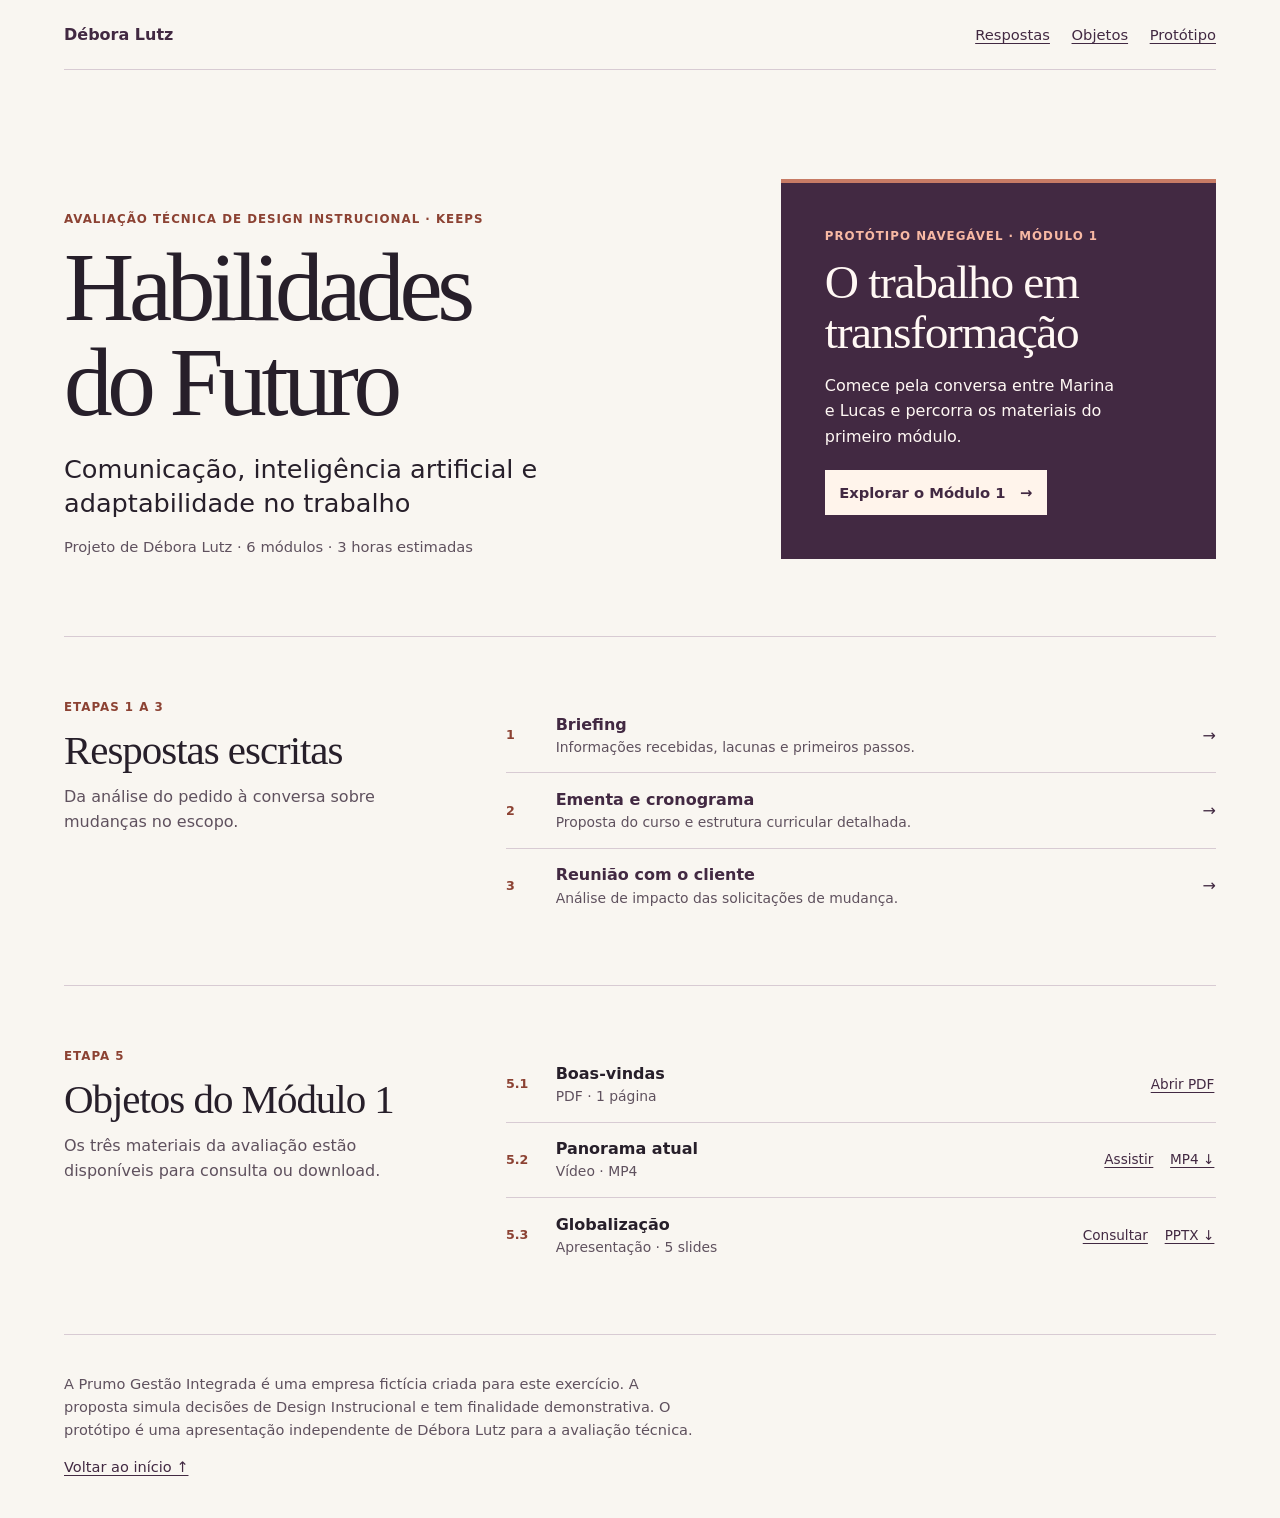
==== site/index.html @ e5c69afe "Atualiza PDF de Boas-vindas para o percurso de seis módulos" ====
<!doctype html>
<html lang="pt-BR">
<head>
  <meta charset="utf-8">
  <meta name="viewport" content="width=device-width, initial-scale=1">
  <meta name="description" content="Apresentação de Débora Lutz para a avaliação técnica de Design Instrucional da Keeps.">
  <title>Habilidades do Futuro | Entrega de Débora Lutz</title>
  <link rel="stylesheet" href="./assets/entrega.css">
</head>
<body>
  <a class="skip-link" href="#conteudo">Ir para o conteúdo</a>
  <header class="top inner">
    <a class="signature" href="./">Débora Lutz</a>
    <nav aria-label="Conteúdo da entrega">
      <a href="#respostas">Respostas</a>
      <a href="#objetos">Objetos</a>
      <a href="./curso/">Protótipo</a>
    </nav>
  </header>
  <main id="conteudo" tabindex="-1">
    <section class="hero inner" aria-labelledby="titulo">
      <div class="hero-copy">
        <p class="eyebrow">Avaliação técnica de Design Instrucional · Keeps</p>
        <h1 id="titulo">Habilidades<br>do Futuro</h1>
        <p class="subtitle">Comunicação, inteligência artificial e adaptabilidade no trabalho</p>
        <p class="byline">Projeto de Débora Lutz <span aria-hidden="true">·</span> 6 módulos · 3 horas estimadas</p>
      </div>
      <div class="feature">
        <p class="eyebrow">Protótipo navegável · Módulo 1</p>
        <h2>O trabalho em transformação</h2>
        <p>Comece pela conversa entre Marina e Lucas e percorra os materiais do primeiro módulo.</p>
        <a class="action" href="./curso/">Explorar o Módulo 1 <span aria-hidden="true">→</span></a>
      </div>
    </section>

    <section id="respostas" class="collection inner" aria-labelledby="titulo-respostas">
      <div>
        <p class="eyebrow">Etapas 1 a 3</p>
        <h2 id="titulo-respostas">Respostas escritas</h2>
        <p>Da análise do pedido à conversa sobre mudanças no escopo.</p>
      </div>
      <ol class="entries">
        <li><a href="./respostas/briefing/"><span class="item-number">1</span><span><strong>Briefing</strong><small>Informações recebidas, lacunas e primeiros passos.</small></span><span aria-hidden="true">→</span></a></li>
        <li><a href="./respostas/ementa/"><span class="item-number">2</span><span><strong>Ementa e cronograma</strong><small>Proposta do curso e estrutura curricular detalhada.</small></span><span aria-hidden="true">→</span></a></li>
        <li><a href="./respostas/reuniao/"><span class="item-number">3</span><span><strong>Reunião com o cliente</strong><small>Análise de impacto das solicitações de mudança.</small></span><span aria-hidden="true">→</span></a></li>
      </ol>
    </section>

    <section id="objetos" class="collection inner" aria-labelledby="titulo-objetos">
      <div>
        <p class="eyebrow">Etapa 5</p>
        <h2 id="titulo-objetos">Objetos do Módulo 1</h2>
        <p>Os três materiais da avaliação estão disponíveis para consulta ou download.</p>
      </div>
      <ul class="entries objects">
        <li>
          <div class="object-row"><span class="item-number">5.1</span><span><strong>Boas-vindas</strong><small>PDF · 1 página</small></span><a href="./midia/05.1-boas-vindas-habilidades-do-futuro.pdf" aria-label="Abrir Boas-vindas (PDF)">Abrir PDF</a></div>
        </li>
        <li><div class="object-row"><span class="item-number">5.2</span><span><strong>Panorama atual</strong><small>Vídeo · MP4</small></span><a href="./curso/panorama/" aria-label="Assistir ao vídeo Panorama atual">Assistir</a><a href="./midia/05.2-video-panorama-atual.mp4" download aria-label="Baixar Panorama atual (MP4)">MP4 ↓</a></div></li>
        <li><div class="object-row"><span class="item-number">5.3</span><span><strong>Globalização</strong><small>Apresentação · 5 slides</small></span><a href="./curso/globalizacao/" aria-label="Consultar a apresentação Globalização">Consultar</a><a href="./midia/05.3-globalizacao-habilidades-do-futuro.pptx" download aria-label="Baixar Globalização (PPTX)">PPTX ↓</a></div></li>
      </ul>
    </section>
  </main>
  <footer class="inner footer" id="contexto">
    <p>A Prumo Gestão Integrada é uma empresa fictícia criada para este exercício. A proposta simula decisões de Design Instrucional e tem finalidade demonstrativa. O protótipo é uma apresentação independente de Débora Lutz para a avaliação técnica.</p>
    <a href="#conteudo">Voltar ao início ↑</a>
  </footer>
</body>
</html>
---- site/assets/entrega.css ----
:root {
  color-scheme: light;
  --paper: #f9f6f1;
  --ink: #271f2a;
  --muted: #5f515e;
  --plum: #422942;
  --accent: #8c4233;
  --line: #d8cbd3;
  font: 100%/1.58 system-ui, sans-serif;
  color: var(--ink);
  background: var(--paper);
}

*, *::before, *::after { box-sizing: border-box; }
body { margin: 0; }
a { color: var(--plum); text-underline-offset: .2em; }
a:hover { text-decoration-thickness: .13em; }
:focus-visible { outline: 3px solid #82501e; outline-offset: 4px; }
main:focus { outline: none; }
.skip-link { position: absolute; left: 1rem; top: .75rem; padding: .6rem 1rem; background: white; z-index: 2; }
.skip-link:not(:focus) { clip-path: inset(50%); }
.inner { width: min(calc(100% - 2 * clamp(1.2rem, 5vw, 5rem)), 72rem); margin-inline: auto; }
.top { display: flex; flex-wrap: wrap; justify-content: space-between; align-items: center; gap: .5rem 1.5rem; border-bottom: 1px solid var(--line); padding-block: 1.05rem; }
.top nav { display: flex; flex-wrap: wrap; gap: .25rem 1.35rem; }
.top a { display: inline-block; padding-block: .32rem; }
.top .signature { font-weight: 750; text-decoration: none; }
.top nav a { font-size: .92rem; }

.hero { display: grid; grid-template-columns: minmax(0, 1.5fr) minmax(0, 1fr); align-items: end; gap: clamp(1.75rem, 5vw, 5rem); padding-block: clamp(3.1rem, 8.5vw, 7.4rem) clamp(2.5rem, 6vw, 5.2rem); }
.eyebrow { margin: 0 0 .7rem; color: var(--accent); font-size: .74rem; font-weight: 750; letter-spacing: .085em; text-transform: uppercase; }
.hero h1, .hero h2, .collection h2, .reading h1, .reading h2 { font-family: Georgia, serif; font-weight: 500; }
.hero h1 { margin: 0; font-size: clamp(2.8rem, 7.6vw, 7rem); line-height: .98; letter-spacing: -.055em; }
.subtitle { font-size: clamp(1.15rem, 2vw, 1.6rem); line-height: 1.36; max-width: 30rem; margin: 1.3rem 0 .9rem; }
.byline { margin: 0; color: var(--muted); font-size: .92rem; }
.feature { border-top: 4px solid #c77b65; background: var(--plum); color: #fff8f4; padding: clamp(1.35rem, 3.5vw, 2.75rem); }
.feature .eyebrow { color: #f8b9a4; }
.feature h2 { font-size: clamp(1.85rem, 3.7vw, 3.1rem); line-height: 1.06; margin: .7rem 0; letter-spacing: -.028em; }
.feature p:not(.eyebrow) { max-width: 29ch; }
.feature :focus-visible { outline-color: #ffc5a8; }
.action { display: inline-flex; align-items: center; gap: .9rem; color: var(--plum); background: #fff4eb; padding: .68rem .9rem; font-size: .92rem; font-weight: 720; margin-top: .3rem; text-decoration: none; }
.action:hover { text-decoration: underline; }

.collection { display: grid; grid-template-columns: minmax(0, .82fr) minmax(0, 1.54fr); gap: .6rem clamp(1.5rem, 5vw, 5rem); border-top: 1px solid var(--line); padding-block: clamp(1.7rem, 4.8vw, 3.9rem); }
.collection h2 { font-size: clamp(1.8rem, 3.2vw, 2.75rem); line-height: 1.09; margin: 0; letter-spacing: -.025em; }
.collection > div p:not(.eyebrow) { margin: .7rem 0; max-width: 32ch; color: var(--muted); }
.entries { list-style: none; margin: 0; padding: 0; }
.entries li + li { border-top: 1px solid var(--line); }
.entries li > a, .object-row { display: grid; grid-template-columns: 2.25rem minmax(0, 1fr); grid-auto-flow: column; grid-auto-columns: auto; align-items: center; gap: .35rem .85rem; padding-block: .85rem; }
.entries li > a { text-decoration: none; }
.entries li > a:hover strong { text-decoration: underline; }
.entries strong, .entries small { display: block; }
.entries small { color: var(--muted); font-size: .87rem; }
.item-number { font-size: .79rem; color: var(--accent); font-weight: 750; }
.object-row a { font-size: .85rem; padding: .3rem .1rem; white-space: nowrap; }
.footer { padding-block: 1.4rem 2.5rem; border-top: 1px solid var(--line); color: var(--muted); font-size: .91rem; }
.footer p { max-width: 69ch; }

.reading { max-width: 52rem; padding-block: 2.5rem 3.75rem; overflow-wrap: anywhere; }
.reading h1 { font-size: clamp(2.2rem, 5.2vw, 4.45rem); line-height: 1.04; margin: .75rem 0 1.4rem; letter-spacing: -.035em; }
.reading h2 { font-size: clamp(1.58rem, 3vw, 2.25rem); line-height: 1.17; margin: 2.2rem 0 .8rem; }
.reading h3, .reading h4 { line-height: 1.23; margin: 1.55rem 0 .65rem; }
.reading li + li { margin-top: .4rem; }
.reading table { width: 100%; border-collapse: collapse; }
.reading td, .reading th { padding: .5rem; border: 1px solid var(--line); text-align: left; }
.reading hr { margin-block: 2rem; border: 0; border-top: 1px solid var(--line); }
.reading .document-nav { padding: 1rem 1.15rem; border: 1px solid var(--line); }
.reading .document-nav ul { margin: 0; padding-left: 1.3rem; }

@media (max-width: 46rem) {
  .hero, .collection { grid-template-columns: minmax(0, 1fr); }
  .hero { align-items: start; }
  .feature p:not(.eyebrow) { max-width: 43ch; }
}
@media (max-width: 28rem) {
  .object-row { grid-template-columns: 2rem minmax(0, 1fr) auto; grid-auto-flow: row; grid-template-rows: auto auto; }
  .object-row .item-number { grid-row: span 2; align-self: start; padding-top: .2rem; }
  .object-row > span:nth-child(2) { grid-column: 2 / -1; }
  .object-row a { justify-self: start; }
}
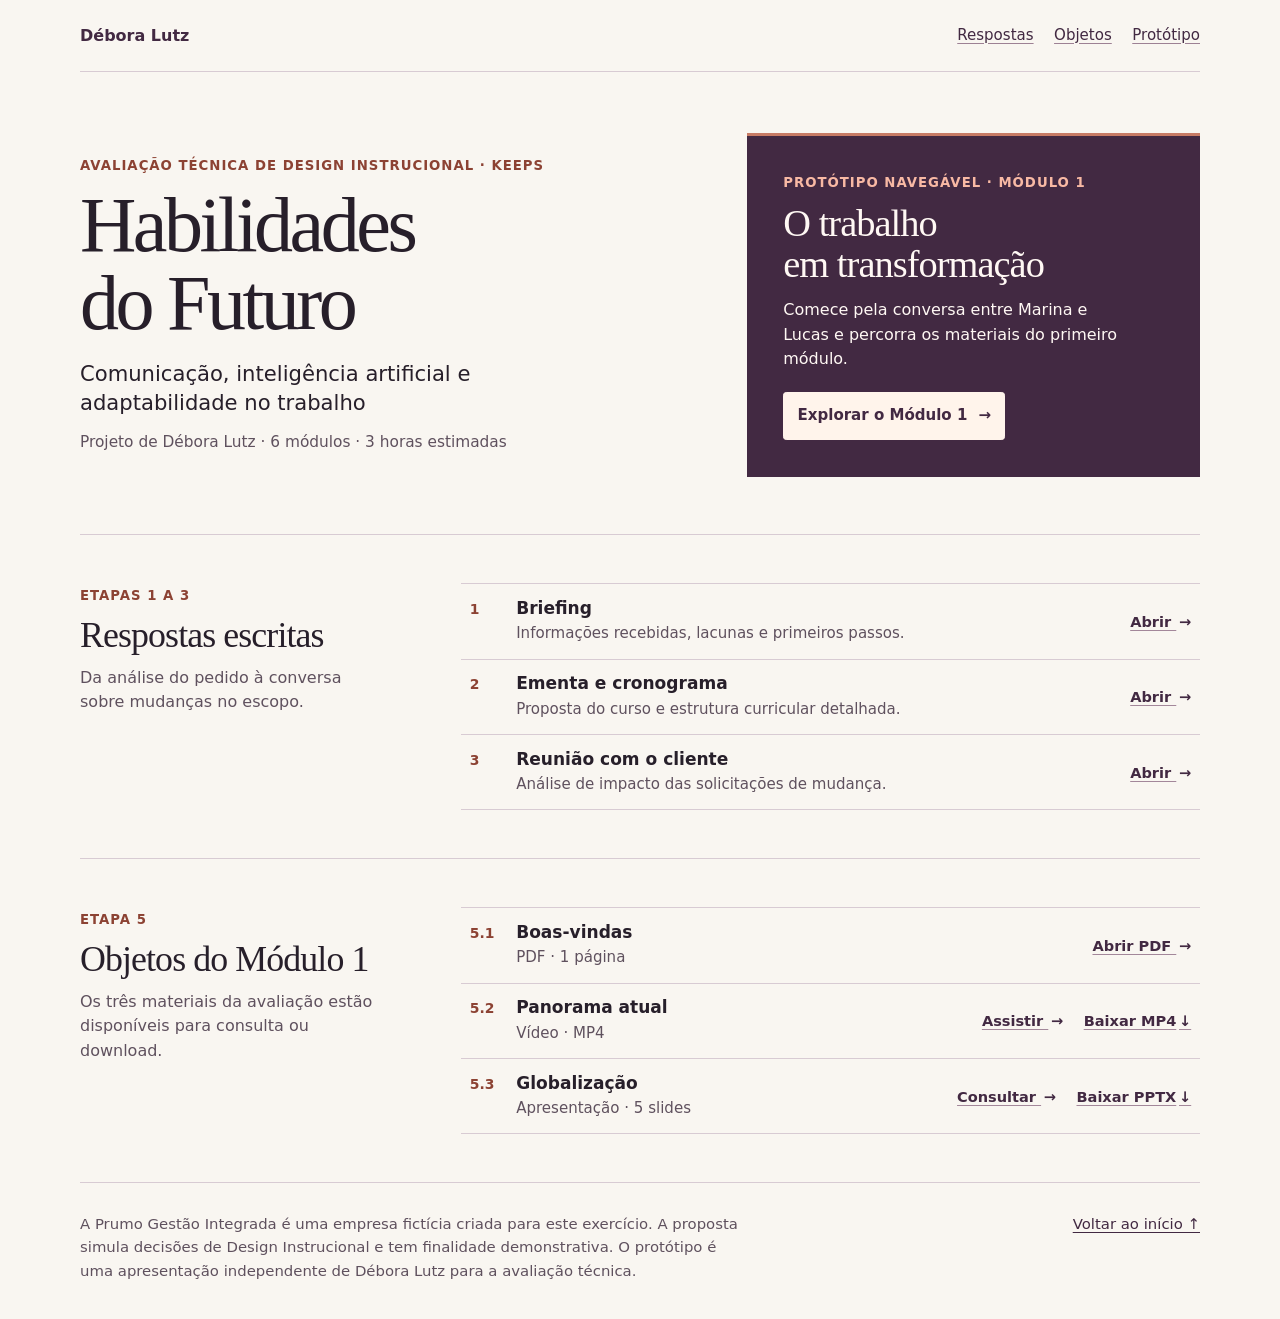
==== commit c9fba31d: "Refina a direção de arte do manifesto de entrega" ====
--- a/site/index.html
+++ b/site/index.html
@@ -7,7 +7,7 @@
   <title>Habilidades do Futuro | Entrega de Débora Lutz</title>
   <link rel="stylesheet" href="./assets/entrega.css">
 </head>
-<body>
+<body class="manifesto">
   <a class="skip-link" href="#conteudo">Ir para o conteúdo</a>
   <header class="top inner">
     <a class="signature" href="./">Débora Lutz</a>
@@ -18,46 +18,82 @@
     </nav>
   </header>
   <main id="conteudo" tabindex="-1">
-    <section class="hero inner" aria-labelledby="titulo">
+    <section class="hero inner manifesto-grid" aria-labelledby="titulo">
       <div class="hero-copy">
-        <p class="eyebrow">Avaliação técnica de Design Instrucional · Keeps</p>
+        <p class="eyebrow">Avaliação técnica de Design Instrucional <span class="keep-together">· Keeps</span></p>
         <h1 id="titulo">Habilidades<br>do Futuro</h1>
         <p class="subtitle">Comunicação, inteligência artificial e adaptabilidade no trabalho</p>
-        <p class="byline">Projeto de Débora Lutz <span aria-hidden="true">·</span> 6 módulos · 3 horas estimadas</p>
+        <p class="byline">Projeto de Débora Lutz <span class="byline-separator" aria-hidden="true">·</span> <span class="byline-curriculum">6 módulos · 3 horas estimadas</span></p>
       </div>
       <div class="feature">
-        <p class="eyebrow">Protótipo navegável · Módulo 1</p>
+        <p class="eyebrow">Protótipo navegável <span class="keep-together">· Módulo 1</span></p>
         <h2>O trabalho em transformação</h2>
         <p>Comece pela conversa entre Marina e Lucas e percorra os materiais do primeiro módulo.</p>
         <a class="action" href="./curso/">Explorar o Módulo 1 <span aria-hidden="true">→</span></a>
       </div>
     </section>
 
-    <section id="respostas" class="collection inner" aria-labelledby="titulo-respostas">
-      <div>
+    <section id="respostas" class="collection inner manifesto-grid" aria-labelledby="titulo-respostas">
+      <div class="collection-intro">
         <p class="eyebrow">Etapas 1 a 3</p>
         <h2 id="titulo-respostas">Respostas escritas</h2>
         <p>Da análise do pedido à conversa sobre mudanças no escopo.</p>
       </div>
-      <ol class="entries">
-        <li><a href="./respostas/briefing/"><span class="item-number">1</span><span><strong>Briefing</strong><small>Informações recebidas, lacunas e primeiros passos.</small></span><span aria-hidden="true">→</span></a></li>
-        <li><a href="./respostas/ementa/"><span class="item-number">2</span><span><strong>Ementa e cronograma</strong><small>Proposta do curso e estrutura curricular detalhada.</small></span><span aria-hidden="true">→</span></a></li>
-        <li><a href="./respostas/reuniao/"><span class="item-number">3</span><span><strong>Reunião com o cliente</strong><small>Análise de impacto das solicitações de mudança.</small></span><span aria-hidden="true">→</span></a></li>
+      <ol class="entries" role="list">
+        <li>
+          <a class="document-link" href="./respostas/briefing/">
+            <span class="item-number">1</span>
+            <span><strong>Briefing</strong><small>Informações recebidas, lacunas e primeiros passos.</small></span>
+            <span class="document-action">Abrir <span aria-hidden="true">→</span></span>
+          </a>
+        </li>
+        <li>
+          <a class="document-link" href="./respostas/ementa/">
+            <span class="item-number">2</span>
+            <span><strong>Ementa e cronograma</strong><small>Proposta do curso e estrutura curricular detalhada.</small></span>
+            <span class="document-action">Abrir <span aria-hidden="true">→</span></span>
+          </a>
+        </li>
+        <li>
+          <a class="document-link" href="./respostas/reuniao/">
+            <span class="item-number">3</span>
+            <span><strong>Reunião com o cliente</strong><small>Análise de impacto das solicitações de mudança.</small></span>
+            <span class="document-action">Abrir <span aria-hidden="true">→</span></span>
+          </a>
+        </li>
       </ol>
     </section>
 
-    <section id="objetos" class="collection inner" aria-labelledby="titulo-objetos">
-      <div>
+    <section id="objetos" class="collection inner manifesto-grid" aria-labelledby="titulo-objetos">
+      <div class="collection-intro">
         <p class="eyebrow">Etapa 5</p>
-        <h2 id="titulo-objetos">Objetos do Módulo 1</h2>
+        <h2 id="titulo-objetos">Objetos do <span class="keep-together">Módulo 1</span></h2>
         <p>Os três materiais da avaliação estão disponíveis para consulta ou download.</p>
       </div>
-      <ul class="entries objects">
-        <li>
-          <div class="object-row"><span class="item-number">5.1</span><span><strong>Boas-vindas</strong><small>PDF · 1 página</small></span><a href="./midia/05.1-boas-vindas-habilidades-do-futuro.pdf" aria-label="Abrir Boas-vindas (PDF)">Abrir PDF</a></div>
+      <ul class="entries" role="list">
+        <li class="object-row">
+          <a class="document-link" href="./midia/05.1-boas-vindas-habilidades-do-futuro.pdf" aria-label="Abrir PDF de Boas-vindas">
+            <span class="item-number">5.1</span>
+            <span><strong>Boas-vindas</strong><small>PDF · 1 página</small></span>
+            <span class="document-action">Abrir PDF <span aria-hidden="true">→</span></span>
+          </a>
         </li>
-        <li><div class="object-row"><span class="item-number">5.2</span><span><strong>Panorama atual</strong><small>Vídeo · MP4</small></span><a href="./curso/panorama/" aria-label="Assistir ao vídeo Panorama atual">Assistir</a><a href="./midia/05.2-video-panorama-atual.mp4" download aria-label="Baixar Panorama atual (MP4)">MP4 ↓</a></div></li>
-        <li><div class="object-row"><span class="item-number">5.3</span><span><strong>Globalização</strong><small>Apresentação · 5 slides</small></span><a href="./curso/globalizacao/" aria-label="Consultar a apresentação Globalização">Consultar</a><a href="./midia/05.3-globalizacao-habilidades-do-futuro.pptx" download aria-label="Baixar Globalização (PPTX)">PPTX ↓</a></div></li>
+        <li class="object-row">
+          <a class="document-link" href="./curso/panorama/" aria-label="Assistir ao vídeo Panorama atual">
+            <span class="item-number">5.2</span>
+            <span><strong>Panorama atual</strong><small>Vídeo · MP4</small></span>
+            <span class="document-action">Assistir <span aria-hidden="true">→</span></span>
+          </a>
+          <a class="download-link" href="./midia/05.2-video-panorama-atual.mp4" download aria-label="Baixar MP4 de Panorama atual">Baixar MP4 <span aria-hidden="true">↓</span></a>
+        </li>
+        <li class="object-row">
+          <a class="document-link" href="./curso/globalizacao/" aria-label="Consultar a apresentação Globalização">
+            <span class="item-number">5.3</span>
+            <span><strong>Globalização</strong><small>Apresentação · 5 slides</small></span>
+            <span class="document-action">Consultar <span aria-hidden="true">→</span></span>
+          </a>
+          <a class="download-link" href="./midia/05.3-globalizacao-habilidades-do-futuro.pptx" download aria-label="Baixar PPTX de Globalização">Baixar PPTX <span aria-hidden="true">↓</span></a>
+        </li>
       </ul>
     </section>
   </main>
--- a/site/assets/entrega.css
+++ b/site/assets/entrega.css
@@ -26,35 +26,144 @@
 .top .signature { font-weight: 750; text-decoration: none; }
 .top nav a { font-size: .92rem; }
 
-.hero { display: grid; grid-template-columns: minmax(0, 1.5fr) minmax(0, 1fr); align-items: end; gap: clamp(1.75rem, 5vw, 5rem); padding-block: clamp(3.1rem, 8.5vw, 7.4rem) clamp(2.5rem, 6vw, 5.2rem); }
-.eyebrow { margin: 0 0 .7rem; color: var(--accent); font-size: .74rem; font-weight: 750; letter-spacing: .085em; text-transform: uppercase; }
-.hero h1, .hero h2, .collection h2, .reading h1, .reading h2 { font-family: Georgia, serif; font-weight: 500; }
-.hero h1 { margin: 0; font-size: clamp(2.8rem, 7.6vw, 7rem); line-height: .98; letter-spacing: -.055em; }
-.subtitle { font-size: clamp(1.15rem, 2vw, 1.6rem); line-height: 1.36; max-width: 30rem; margin: 1.3rem 0 .9rem; }
-.byline { margin: 0; color: var(--muted); font-size: .92rem; }
-.feature { border-top: 4px solid #c77b65; background: var(--plum); color: #fff8f4; padding: clamp(1.35rem, 3.5vw, 2.75rem); }
+.manifesto {
+  --page-gutter: clamp(1.2rem, 4.5vw, 4.5rem);
+  --column-gap: clamp(.75rem, 1.8vw, 1.6rem);
+  --row-hover: #f2ebe5;
+}
+.manifesto .inner {
+  width: min(calc(100% - 2 * var(--page-gutter)), 70rem);
+}
+.manifesto .top { min-height: 4.5rem; gap: .2rem 1.2rem; padding-block: .55rem; }
+.manifesto .top nav { gap: .15rem clamp(.55rem, 1.6vw, 1.35rem); }
+.manifesto .top a { display: inline-flex; align-items: center; min-height: 44px; }
+.manifesto .top nav a { font-size: .94rem; text-decoration-color: #9d8194; }
+.manifesto .top nav a:hover { color: var(--accent); text-decoration-color: currentColor; }
+
+.manifesto-grid {
+  display: grid;
+  grid-template-columns: repeat(12, minmax(0, 1fr));
+  column-gap: var(--column-gap);
+}
+.hero {
+  align-items: center;
+  padding-block: clamp(2.55rem, 4.8vw, 4.4rem) clamp(2.55rem, 4.5vw, 4rem);
+}
+.hero-copy { grid-column: span 7; }
+.eyebrow {
+  margin: 0 0 .7rem;
+  color: var(--accent);
+  font-size: .83rem;
+  font-weight: 750;
+  letter-spacing: .075em;
+  line-height: 1.45;
+  text-transform: uppercase;
+}
+.hero .eyebrow { text-wrap: balance; }
+.hero h1, .hero h2, .collection h2 { font-family: Georgia, serif; font-weight: 500; }
+.hero h1 { margin: 0; font-size: clamp(2.65rem, 6.1vw, 5.6rem); line-height: .99; letter-spacing: -.045em; }
+.subtitle { max-width: 27rem; margin: 1.1rem 0 .8rem; font-size: clamp(1.12rem, 1.65vw, 1.48rem); line-height: 1.38; }
+.byline { margin: 0; color: var(--muted); font-size: .96rem; }
+.feature {
+  grid-column: span 5;
+  padding: clamp(1.35rem, 2.85vw, 2.4rem);
+  border-top: 3px solid #c77b65;
+  background: var(--plum);
+  color: #fff8f4;
+}
 .feature .eyebrow { color: #f8b9a4; }
-.feature h2 { font-size: clamp(1.85rem, 3.7vw, 3.1rem); line-height: 1.06; margin: .7rem 0; letter-spacing: -.028em; }
-.feature p:not(.eyebrow) { max-width: 29ch; }
+.feature h2 {
+  max-width: 17ch;
+  margin: .65rem 0 .8rem;
+  font-size: clamp(1.75rem, 3vw, 2.65rem);
+  letter-spacing: -.025em;
+  line-height: 1.07;
+  text-wrap: balance;
+}
+.feature p:not(.eyebrow) { max-width: 33ch; margin: 0 0 1.3rem; line-height: 1.52; }
 .feature :focus-visible { outline-color: #ffc5a8; }
-.action { display: inline-flex; align-items: center; gap: .9rem; color: var(--plum); background: #fff4eb; padding: .68rem .9rem; font-size: .92rem; font-weight: 720; margin-top: .3rem; text-decoration: none; }
-.action:hover { text-decoration: underline; }
-
-.collection { display: grid; grid-template-columns: minmax(0, .82fr) minmax(0, 1.54fr); gap: .6rem clamp(1.5rem, 5vw, 5rem); border-top: 1px solid var(--line); padding-block: clamp(1.7rem, 4.8vw, 3.9rem); }
-.collection h2 { font-size: clamp(1.8rem, 3.2vw, 2.75rem); line-height: 1.09; margin: 0; letter-spacing: -.025em; }
-.collection > div p:not(.eyebrow) { margin: .7rem 0; max-width: 32ch; color: var(--muted); }
-.entries { list-style: none; margin: 0; padding: 0; }
-.entries li + li { border-top: 1px solid var(--line); }
-.entries li > a, .object-row { display: grid; grid-template-columns: 2.25rem minmax(0, 1fr); grid-auto-flow: column; grid-auto-columns: auto; align-items: center; gap: .35rem .85rem; padding-block: .85rem; }
-.entries li > a { text-decoration: none; }
-.entries li > a:hover strong { text-decoration: underline; }
+.action {
+  display: inline-flex;
+  min-height: 48px;
+  align-items: center;
+  justify-content: space-between;
+  gap: .7rem;
+  padding: .57rem .83rem;
+  border: 1px solid #fff4eb;
+  border-radius: .2rem;
+  background: #fff4eb;
+  color: var(--plum);
+  font-size: .94rem;
+  font-weight: 720;
+  text-decoration: none;
+}
+.action:hover { background: white; text-decoration: underline; }
+.action:active { background: #eed9ce; }
+
+.collection {
+  align-items: start;
+  border-top: 1px solid var(--line);
+  padding-block: clamp(1.85rem, 3.75vw, 3.35rem);
+  scroll-margin-top: 1rem;
+}
+.collection-intro { grid-column: span 4; padding-top: .15rem; }
+.collection h2 {
+  margin: 0;
+  font-size: clamp(1.78rem, 2.8vw, 2.55rem);
+  line-height: 1.1;
+  letter-spacing: -.025em;
+  text-wrap: balance;
+}
+.keep-together { white-space: nowrap; }
+.collection-intro > p:not(.eyebrow) { max-width: 30ch; margin: .65rem 0 0; color: var(--muted); line-height: 1.52; }
+.entries { grid-column: span 8; list-style: none; margin: 0; padding: 0; border-top: 1px solid var(--line); }
+.entries > li { border-bottom: 1px solid var(--line); }
+.document-link {
+  display: grid;
+  grid-template-columns: 2rem minmax(0, 1fr) max-content;
+  column-gap: clamp(.5rem, 1.2vw, .9rem);
+  min-height: 4.65rem;
+  align-items: baseline;
+  align-content: center;
+  padding: .73rem .55rem;
+  color: var(--ink);
+  text-decoration: none;
+}
+.document-link:focus-visible, .download-link:focus-visible { outline-offset: -3px; }
+.document-link:is(:hover, :focus-visible), .download-link:is(:hover, :focus-visible) { background: var(--row-hover); }
 .entries strong, .entries small { display: block; }
-.entries small { color: var(--muted); font-size: .87rem; }
-.item-number { font-size: .79rem; color: var(--accent); font-weight: 750; }
-.object-row a { font-size: .85rem; padding: .3rem .1rem; white-space: nowrap; }
-.footer { padding-block: 1.4rem 2.5rem; border-top: 1px solid var(--line); color: var(--muted); font-size: .91rem; }
-.footer p { max-width: 69ch; }
-
+.entries strong { font-size: 1.065rem; font-weight: 730; line-height: 1.27; }
+.entries small { margin-top: .23rem; color: var(--muted); font-size: .94rem; line-height: 1.43; }
+.item-number { color: var(--accent); font-size: .87rem; font-variant-numeric: tabular-nums; font-weight: 750; }
+.document-action, .download-link { color: var(--plum); font-size: .91rem; font-weight: 690; text-underline-offset: .22em; white-space: nowrap; }
+.document-action { align-self: center; text-decoration: underline; text-decoration-color: #a3879a; }
+.document-action span, .download-link span { display: inline-block; margin-inline-start: .17rem; }
+.document-link:is(:hover, :focus-visible) .document-action, .download-link:is(:hover, :focus-visible) { text-decoration-color: currentColor; }
+.object-row { display: grid; grid-template-columns: minmax(0, 1fr) auto; align-items: stretch; }
+.download-link {
+  display: inline-flex;
+  align-items: center;
+  min-height: 44px;
+  align-self: center;
+  margin-inline-start: .18rem;
+  padding: .35rem .55rem;
+  text-decoration-color: #a3879a;
+}
+.footer {
+  display: flex;
+  flex-wrap: wrap;
+  justify-content: space-between;
+  align-items: baseline;
+  gap: .25rem 1.5rem;
+  padding-block: 1.2rem 2.2rem;
+  border-top: 1px solid var(--line);
+  color: var(--muted);
+  font-size: .93rem;
+}
+.footer p { max-width: 70ch; margin: 0; }
+.footer a { display: inline-flex; align-items: center; min-height: 44px; }
+
+.reading h1, .reading h2 { font-family: Georgia, serif; font-weight: 500; }
 .reading { max-width: 52rem; padding-block: 2.5rem 3.75rem; overflow-wrap: anywhere; }
 .reading h1 { font-size: clamp(2.2rem, 5.2vw, 4.45rem); line-height: 1.04; margin: .75rem 0 1.4rem; letter-spacing: -.035em; }
 .reading h2 { font-size: clamp(1.58rem, 3vw, 2.25rem); line-height: 1.17; margin: 2.2rem 0 .8rem; }
@@ -66,14 +175,97 @@
 .reading .document-nav { padding: 1rem 1.15rem; border: 1px solid var(--line); }
 .reading .document-nav ul { margin: 0; padding-left: 1.3rem; }
 
-@media (max-width: 46rem) {
-  .hero, .collection { grid-template-columns: minmax(0, 1fr); }
-  .hero { align-items: start; }
-  .feature p:not(.eyebrow) { max-width: 43ch; }
-}
-@media (max-width: 28rem) {
-  .object-row { grid-template-columns: 2rem minmax(0, 1fr) auto; grid-auto-flow: row; grid-template-rows: auto auto; }
-  .object-row .item-number { grid-row: span 2; align-self: start; padding-top: .2rem; }
-  .object-row > span:nth-child(2) { grid-column: 2 / -1; }
-  .object-row a { justify-self: start; }
-}
+.proposal-index p {
+  display: grid;
+  grid-template-columns: repeat(2, minmax(0, 1fr));
+  gap: .45rem;
+  margin: 1rem 0 1.8rem;
+}
+.proposal-index a {
+  padding: .5rem .69rem;
+  border: 1px solid var(--line);
+  border-radius: .35rem;
+  background: #fffdfb;
+  font-size: .88rem;
+  font-weight: 620;
+}
+.proposal-facts ul {
+  display: grid;
+  grid-template-columns: repeat(2, minmax(0, 1fr));
+  gap: .65rem;
+  padding: 0;
+}
+.reading .proposal-facts li { margin: 0; padding: .75rem .9rem; border: 1px solid var(--line); background: #fffdfb; }
+.proposal-facts li::marker { content: ""; }
+.proposal-facts li strong { display: block; margin-bottom: .18rem; color: var(--plum); }
+.proposal-objectives ol { padding-left: 1.9rem; }
+.proposal-objectives li { padding: .5rem .15rem; }
+.proposal-objectives li + li { margin: 0; border-top: 1px solid var(--line); }
+.proposal-objectives li::marker { color: var(--plum); font-weight: 750; }
+.proposal-module { margin-block: .55rem; border: 1px solid var(--line); border-radius: .35rem; background: #fffdfb; }
+.proposal-module summary {
+  padding: .78rem .9rem;
+  cursor: pointer;
+  background: #f1e9ef;
+  border-radius: .35rem;
+  color: var(--plum);
+}
+.proposal-module summary h4 { display: inline; margin: 0; }
+.proposal-module[open] summary { border-bottom: 1px solid var(--line); border-end-start-radius: 0; border-end-end-radius: 0; }
+.proposal-module > :not(summary) { margin-inline: .9rem; }
+.proposal-total { margin-top: .85rem; padding: .7rem .9rem; border-left: .25rem solid var(--plum); background: #f1e9ef; }
+.proposal-total p { margin: 0; }
+
+.curriculum-index p { display: flex; flex-wrap: wrap; gap: .55rem; margin: 1rem 0 0; }
+.curriculum-index a {
+  padding: .42rem .72rem;
+  border: 1px solid var(--line);
+  border-radius: .35rem;
+  background: #fff;
+  font-size: .91rem;
+  font-weight: 650;
+}
+.curriculum-module { margin-block: 2rem 2.8rem; scroll-margin-top: 1rem; }
+.curriculum-module h3 {
+  padding-top: .95rem;
+  border-top: 2px solid var(--plum);
+  color: var(--plum);
+}
+.curriculum-module > p { margin-block: .5rem .8rem; }
+.reading .curriculum-table { margin-top: 1rem; font-size: .95rem; line-height: 1.48; }
+.reading .curriculum-table :is(th, td) { padding: .7rem .85rem; vertical-align: top; }
+.curriculum-table thead th { background: var(--plum); color: #fff; }
+.curriculum-table tbody th { color: var(--plum); background: #f1e9ef; }
+.curriculum-table tbody td { background: #fffdfb; }
+.curriculum-table td p { margin: 0; }
+.curriculum-table td p + p { margin-top: .65rem; }
+
+@media (max-width: 36rem) {
+  .proposal-facts ul { grid-template-columns: 1fr; }
+  .reading .curriculum-table,
+  .curriculum-table tbody, .curriculum-table tr, .curriculum-table :is(td, th) { display: block; }
+  .curriculum-table :is(thead, colgroup) { position: absolute; width: 1px; height: 1px; overflow: hidden; clip-path: inset(50%); }
+  .curriculum-table tbody tr + tr { margin-top: .55rem; }
+  .reading .curriculum-table tbody td { border-top: 0; }
+}
+
+@media (max-width: 45rem) {
+  .manifesto-grid { grid-template-columns: minmax(0, 1fr); }
+  .hero-copy, .feature, .collection-intro, .entries { grid-column: auto; }
+  .hero { row-gap: 1.6rem; padding-block: 2.3rem 2.4rem; }
+  .hero h1 { font-size: clamp(2.65rem, 10.7vw, 4.3rem); }
+  .feature h2 { max-width: 20ch; }
+  .feature p:not(.eyebrow) { max-width: 39ch; }
+  .collection { row-gap: .95rem; }
+  .collection-intro { padding-top: 0; }
+  .collection-intro > p:not(.eyebrow) { max-width: 40ch; }
+}
+
+@media (max-width: 29rem) {
+  .byline-separator { display: none; }
+  .byline-curriculum { display: block; }
+  .document-link { grid-template-columns: 1.7rem minmax(0, 1fr) max-content; padding-inline: .3rem; }
+  .object-row .document-link { grid-template-columns: 1.7rem minmax(0, 1fr); row-gap: .12rem; padding-block: .65rem .3rem; }
+  .object-row .document-action { grid-column: 2; display: flex; align-items: center; min-height: 44px; }
+  .object-row .download-link { align-self: end; margin-bottom: .3rem; padding-inline: .35rem; }
+}
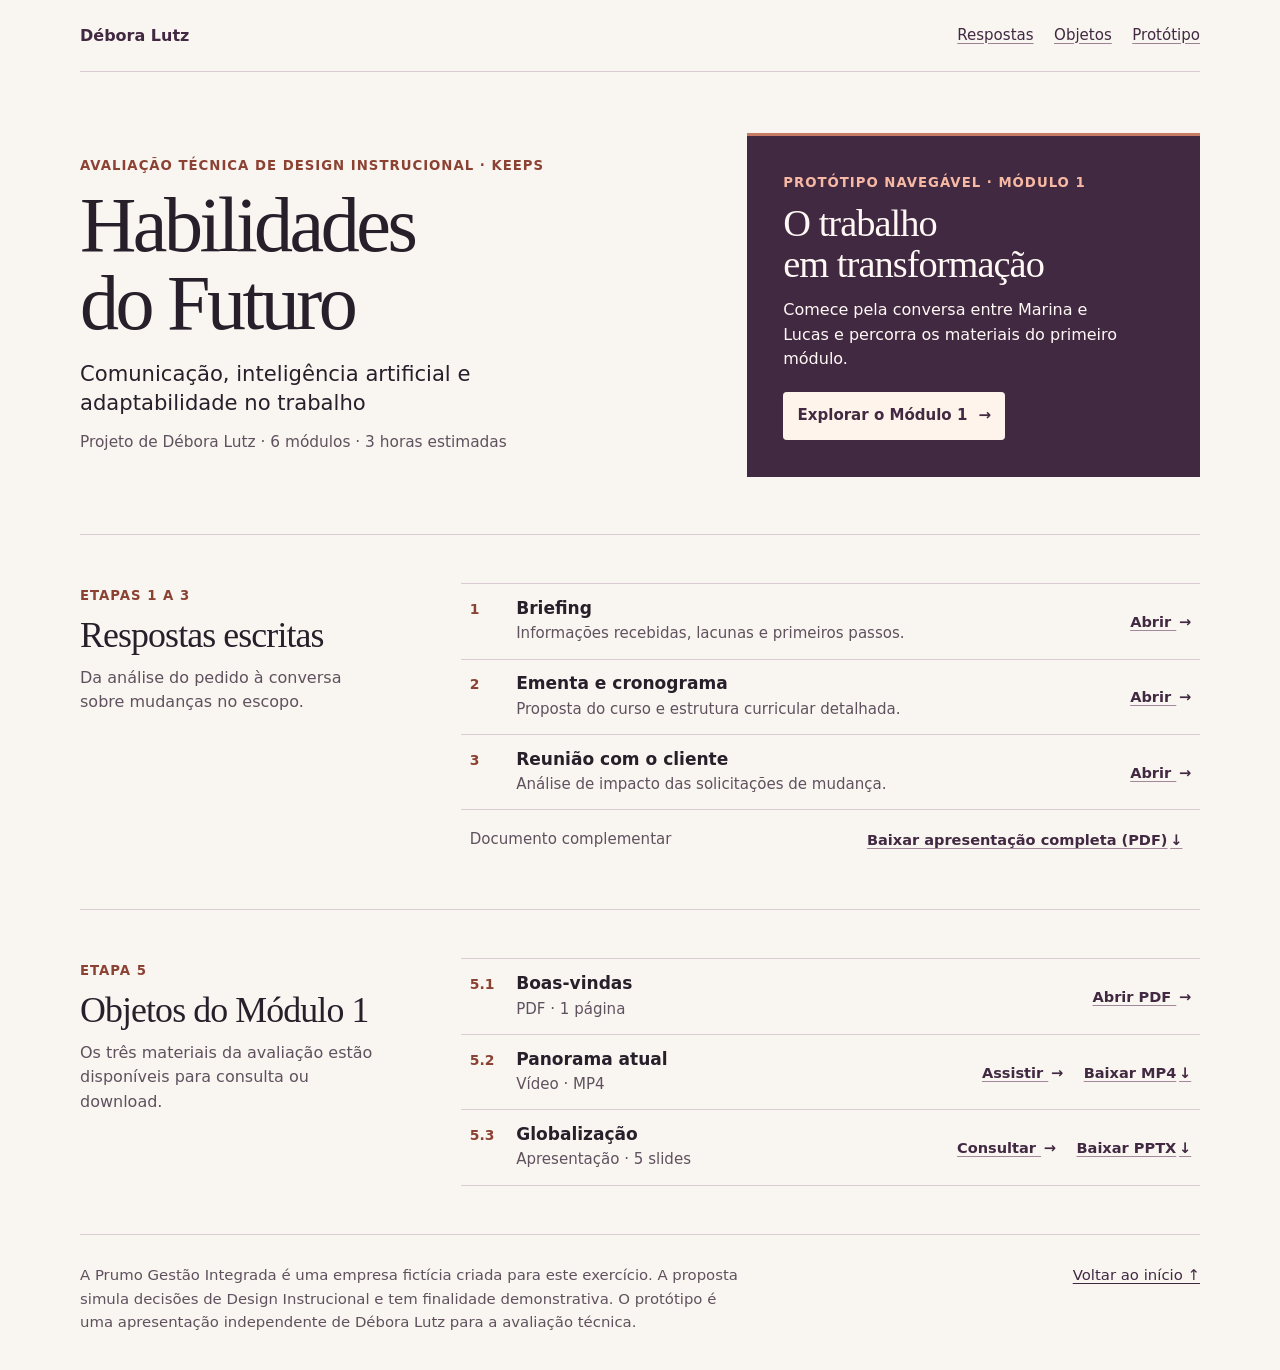
==== commit 509fbf21: "Disponibiliza o PDF completo de apresentação no manifesto" ====
--- a/site/index.html
+++ b/site/index.html
@@ -62,6 +62,10 @@
           </a>
         </li>
       </ol>
+      <p class="presentation-download">
+        <span>Documento complementar</span>
+        <a class="download-link" href="./midia/Debora-Lutz_Teste-Tecnico_Keeps-Learning_Identidade-Site.pdf" download>Baixar apresentação completa (PDF) <span aria-hidden="true">↓</span></a>
+      </p>
     </section>
 
     <section id="objetos" class="collection inner manifesto-grid" aria-labelledby="titulo-objetos">
--- a/site/assets/entrega.css
+++ b/site/assets/entrega.css
@@ -149,6 +149,19 @@
   padding: .35rem .55rem;
   text-decoration-color: #a3879a;
 }
+.presentation-download {
+  grid-column: 5 / -1;
+  display: flex;
+  flex-wrap: wrap;
+  align-items: center;
+  justify-content: space-between;
+  gap: .15rem .75rem;
+  margin: .45rem 0 0;
+  padding-inline: .55rem;
+  color: var(--muted);
+  font-size: .94rem;
+}
+.presentation-download .download-link { margin-inline-start: 0; white-space: normal; }
 .footer {
   display: flex;
   flex-wrap: wrap;
@@ -251,7 +264,7 @@
 
 @media (max-width: 45rem) {
   .manifesto-grid { grid-template-columns: minmax(0, 1fr); }
-  .hero-copy, .feature, .collection-intro, .entries { grid-column: auto; }
+  .hero-copy, .feature, .collection-intro, .entries, .presentation-download { grid-column: auto; }
   .hero { row-gap: 1.6rem; padding-block: 2.3rem 2.4rem; }
   .hero h1 { font-size: clamp(2.65rem, 10.7vw, 4.3rem); }
   .feature h2 { max-width: 20ch; }
@@ -268,4 +281,6 @@
   .object-row .document-link { grid-template-columns: 1.7rem minmax(0, 1fr); row-gap: .12rem; padding-block: .65rem .3rem; }
   .object-row .document-action { grid-column: 2; display: flex; align-items: center; min-height: 44px; }
   .object-row .download-link { align-self: end; margin-bottom: .3rem; padding-inline: .35rem; }
-}
+  .presentation-download { flex-direction: column; align-items: flex-start; margin: 0; padding-inline: .3rem; }
+  .presentation-download .download-link { align-self: flex-start; }
+}
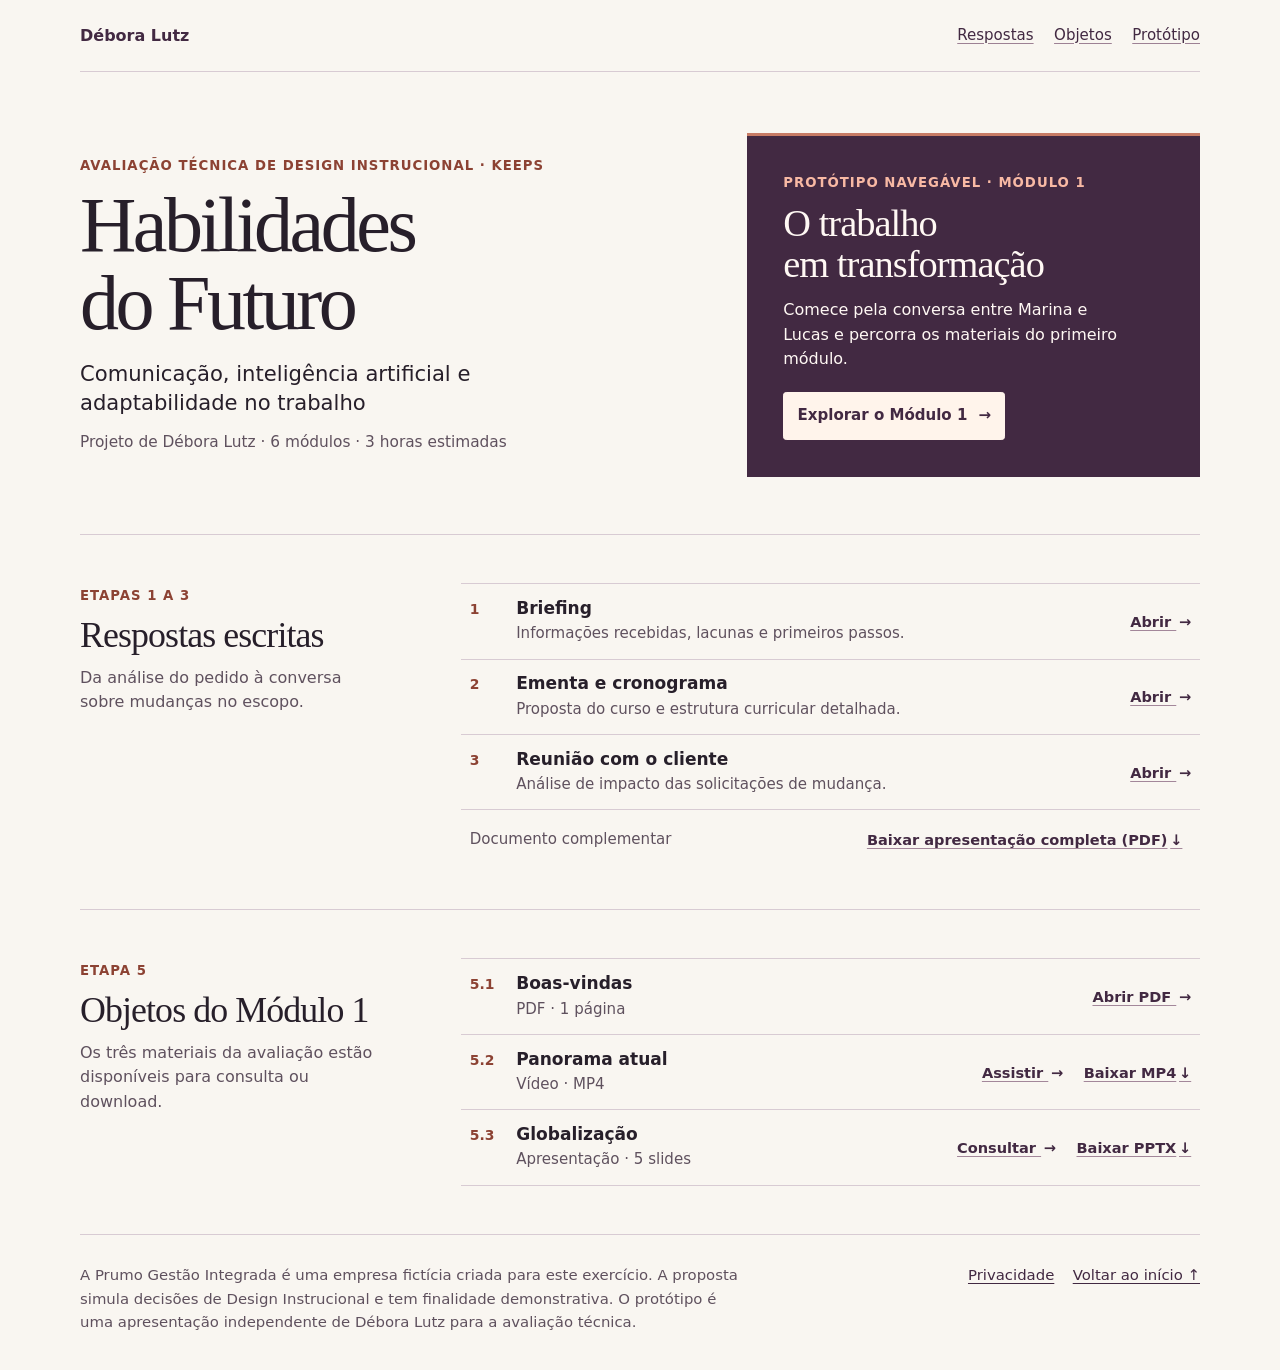
==== commit 598ca0f7: "Adiciona aviso de privacidade e registra auditoria da entrega" ====
--- a/site/index.html
+++ b/site/index.html
@@ -103,7 +103,10 @@
   </main>
   <footer class="inner footer" id="contexto">
     <p>A Prumo Gestão Integrada é uma empresa fictícia criada para este exercício. A proposta simula decisões de Design Instrucional e tem finalidade demonstrativa. O protótipo é uma apresentação independente de Débora Lutz para a avaliação técnica.</p>
-    <a href="#conteudo">Voltar ao início ↑</a>
+    <nav aria-label="Navegação do rodapé">
+      <a href="./privacidade/">Privacidade</a>
+      <a href="#conteudo">Voltar ao início ↑</a>
+    </nav>
   </footer>
 </body>
 </html>
--- a/site/assets/entrega.css
+++ b/site/assets/entrega.css
@@ -175,9 +175,11 @@
 }
 .footer p { max-width: 70ch; margin: 0; }
 .footer a { display: inline-flex; align-items: center; min-height: 44px; }
+.footer nav { display: flex; flex-wrap: wrap; gap: 0 1.15rem; }
 
 .reading h1, .reading h2 { font-family: Georgia, serif; font-weight: 500; }
 .reading { max-width: 52rem; padding-block: 2.5rem 3.75rem; overflow-wrap: anywhere; }
+.reading-footer { max-width: 52rem; }
 .reading h1 { font-size: clamp(2.2rem, 5.2vw, 4.45rem); line-height: 1.04; margin: .75rem 0 1.4rem; letter-spacing: -.035em; }
 .reading h2 { font-size: clamp(1.58rem, 3vw, 2.25rem); line-height: 1.17; margin: 2.2rem 0 .8rem; }
 .reading h3, .reading h4 { line-height: 1.23; margin: 1.55rem 0 .65rem; }
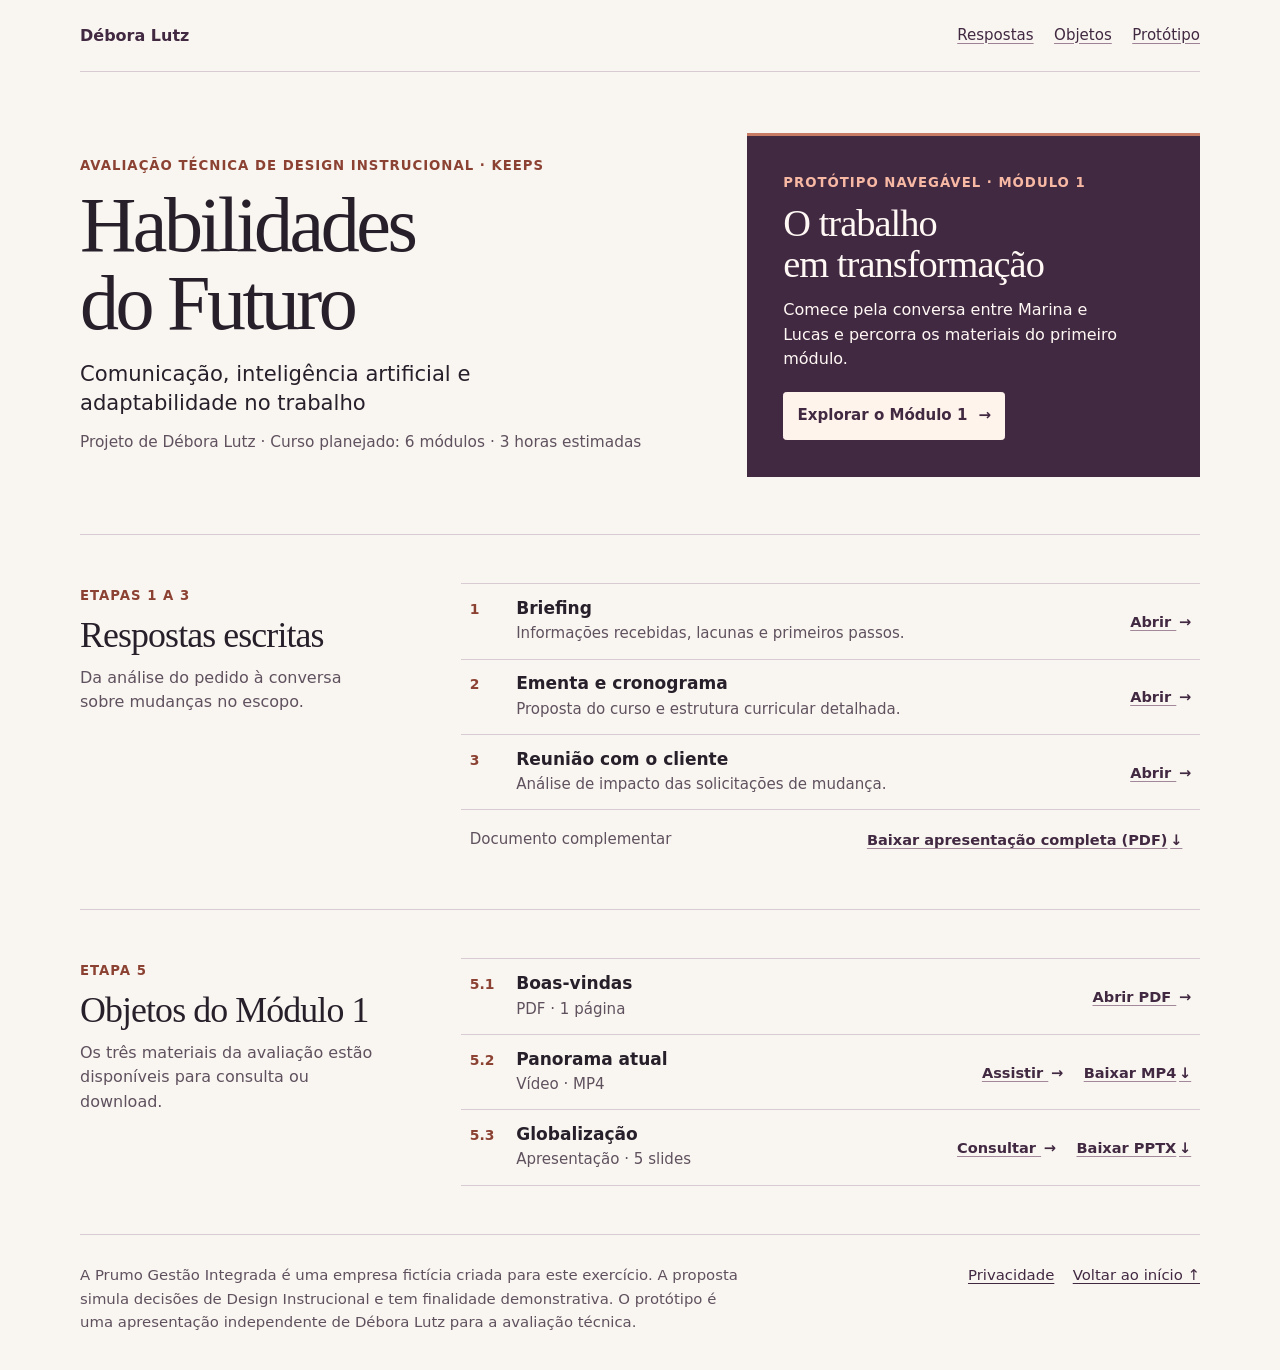
==== commit 1b4b4007: "Esclarece o escopo planejado e o status do protótipo na entrega" ====
--- a/site/index.html
+++ b/site/index.html
@@ -23,7 +23,7 @@
         <p class="eyebrow">Avaliação técnica de Design Instrucional <span class="keep-together">· Keeps</span></p>
         <h1 id="titulo">Habilidades<br>do Futuro</h1>
         <p class="subtitle">Comunicação, inteligência artificial e adaptabilidade no trabalho</p>
-        <p class="byline">Projeto de Débora Lutz <span class="byline-separator" aria-hidden="true">·</span> <span class="byline-curriculum">6 módulos · 3 horas estimadas</span></p>
+        <p class="byline">Projeto de Débora Lutz <span class="byline-separator" aria-hidden="true">·</span> <span class="byline-curriculum">Curso planejado: 6 módulos · 3 horas estimadas</span></p>
       </div>
       <div class="feature">
         <p class="eyebrow">Protótipo navegável <span class="keep-together">· Módulo 1</span></p>
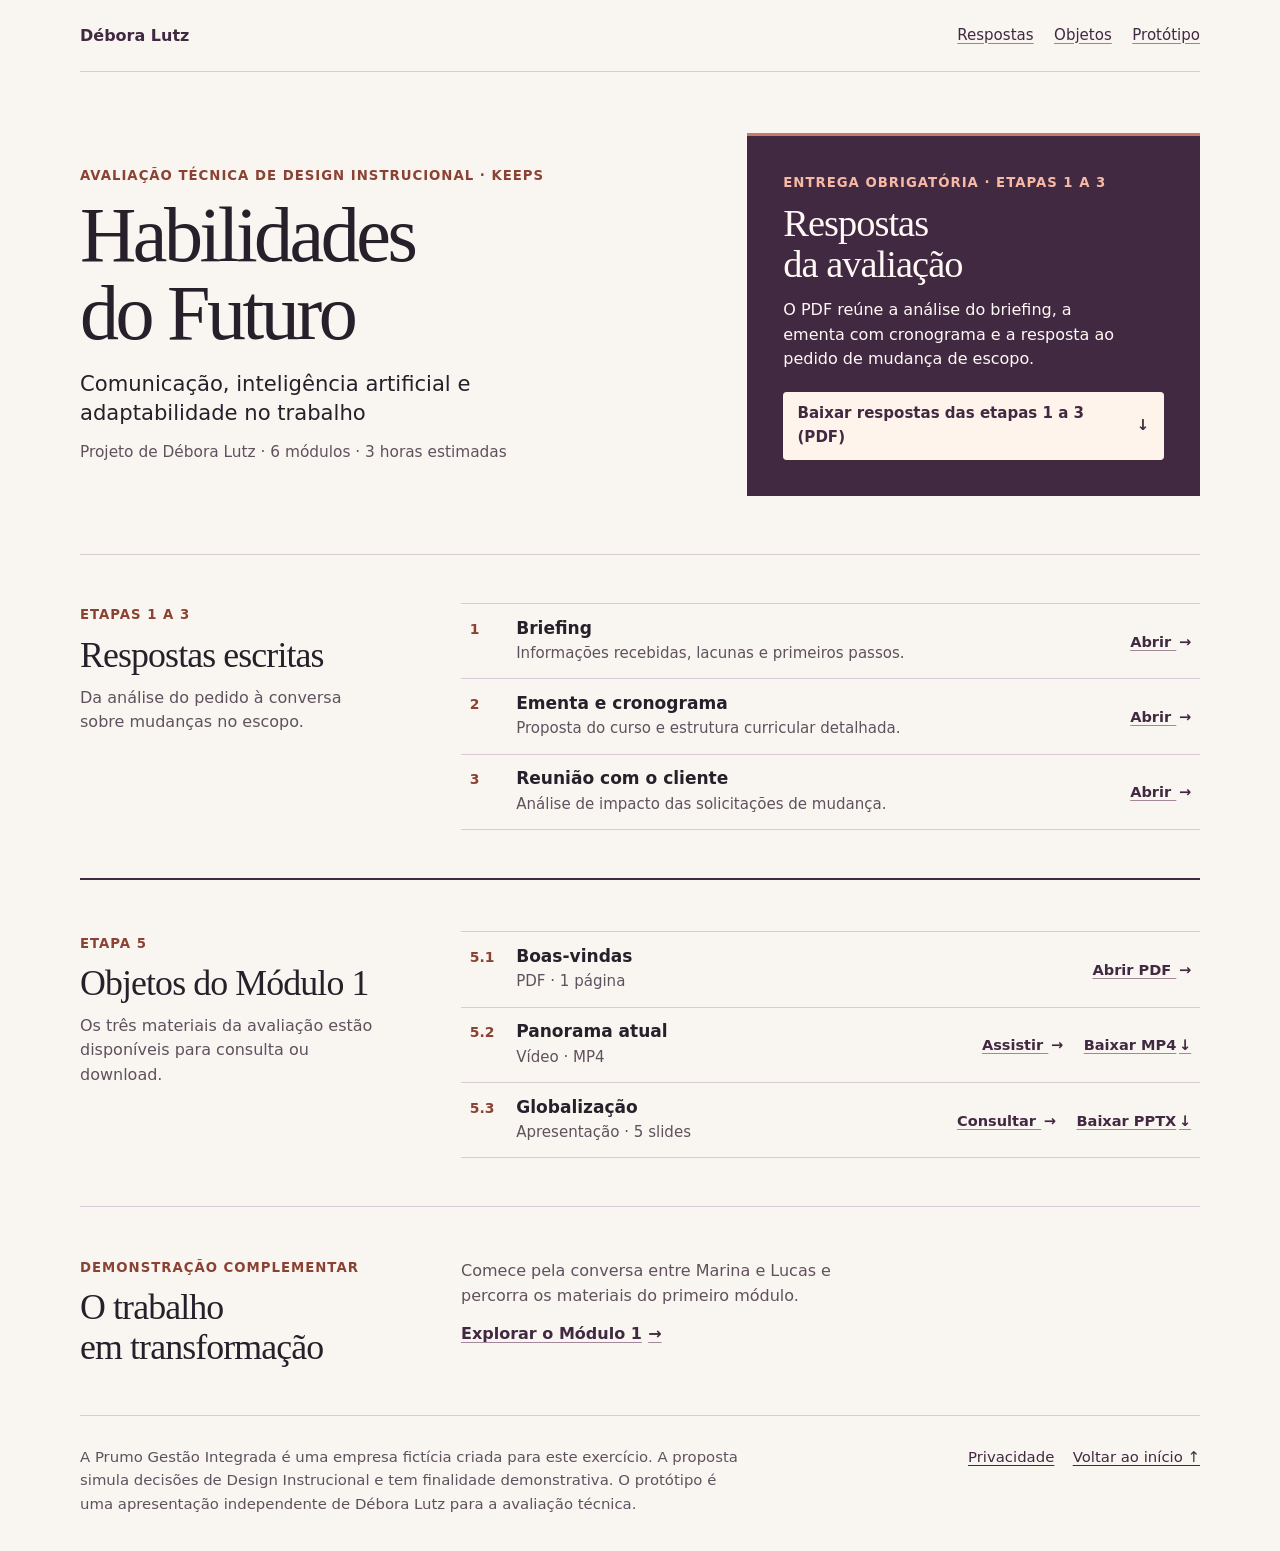
==== commit 163beb3f: "Prioriza materiais obrigatórios na entrega" ====
--- a/site/index.html
+++ b/site/index.html
@@ -23,13 +23,13 @@
         <p class="eyebrow">Avaliação técnica de Design Instrucional <span class="keep-together">· Keeps</span></p>
         <h1 id="titulo">Habilidades<br>do Futuro</h1>
         <p class="subtitle">Comunicação, inteligência artificial e adaptabilidade no trabalho</p>
-        <p class="byline">Projeto de Débora Lutz <span class="byline-separator" aria-hidden="true">·</span> <span class="byline-curriculum">Curso planejado: 6 módulos · 3 horas estimadas</span></p>
+        <p class="byline">Projeto de Débora Lutz <span class="byline-separator" aria-hidden="true">·</span> <span class="byline-curriculum">6 módulos · 3 horas estimadas</span></p>
       </div>
       <div class="feature">
-        <p class="eyebrow">Protótipo navegável <span class="keep-together">· Módulo 1</span></p>
-        <h2>O trabalho em transformação</h2>
-        <p>Comece pela conversa entre Marina e Lucas e percorra os materiais do primeiro módulo.</p>
-        <a class="action" href="./curso/">Explorar o Módulo 1 <span aria-hidden="true">→</span></a>
+        <p class="eyebrow">Entrega obrigatória <span class="keep-together">· Etapas 1 a 3</span></p>
+        <h2>Respostas da avaliação</h2>
+        <p>O PDF reúne a análise do briefing, a ementa com cronograma e a resposta ao pedido de mudança de escopo.</p>
+        <a class="action" href="./midia/Debora-Lutz_Teste-Tecnico_Keeps-Learning_Identidade-Site.pdf" download><span>Baixar respostas das etapas 1 a 3 (PDF)</span> <span aria-hidden="true">↓</span></a>
       </div>
     </section>
 
@@ -62,15 +62,11 @@
           </a>
         </li>
       </ol>
-      <p class="presentation-download">
-        <span>Documento complementar</span>
-        <a class="download-link" href="./midia/Debora-Lutz_Teste-Tecnico_Keeps-Learning_Identidade-Site.pdf" download>Baixar apresentação completa (PDF) <span aria-hidden="true">↓</span></a>
-      </p>
     </section>
 
-    <section id="objetos" class="collection inner manifesto-grid" aria-labelledby="titulo-objetos">
+    <section id="objetos" class="collection collection-objects inner manifesto-grid" aria-labelledby="etapa-objetos titulo-objetos">
       <div class="collection-intro">
-        <p class="eyebrow">Etapa 5</p>
+        <p id="etapa-objetos" class="eyebrow">Etapa 5</p>
         <h2 id="titulo-objetos">Objetos do <span class="keep-together">Módulo 1</span></h2>
         <p>Os três materiais da avaliação estão disponíveis para consulta ou download.</p>
       </div>
@@ -100,6 +96,17 @@
         </li>
       </ul>
     </section>
+
+    <section class="collection inner manifesto-grid" aria-labelledby="titulo-prototipo">
+      <div class="collection-intro">
+        <p class="eyebrow">Demonstração complementar</p>
+        <h2 id="titulo-prototipo">O trabalho em transformação</h2>
+      </div>
+      <div class="prototype-details">
+        <p>Comece pela conversa entre Marina e Lucas e percorra os materiais do primeiro módulo.</p>
+        <a class="prototype-link" href="./curso/">Explorar o Módulo 1 <span aria-hidden="true">→</span></a>
+      </div>
+    </section>
   </main>
   <footer class="inner footer" id="contexto">
     <p>A Prumo Gestão Integrada é uma empresa fictícia criada para este exercício. A proposta simula decisões de Design Instrucional e tem finalidade demonstrativa. O protótipo é uma apresentação independente de Débora Lutz para a avaliação técnica.</p>
--- a/site/assets/entrega.css
+++ b/site/assets/entrega.css
@@ -84,6 +84,7 @@
 .feature :focus-visible { outline-color: #ffc5a8; }
 .action {
   display: inline-flex;
+  max-width: 100%;
   min-height: 48px;
   align-items: center;
   justify-content: space-between;
@@ -105,6 +106,10 @@
   border-top: 1px solid var(--line);
   padding-block: clamp(1.85rem, 3.75vw, 3.35rem);
   scroll-margin-top: 1rem;
+}
+.collection-objects {
+  border-top: 2px solid var(--plum);
+  padding-top: clamp(2.25rem, 4vw, 3.75rem);
 }
 .collection-intro { grid-column: span 4; padding-top: .15rem; }
 .collection h2 {
@@ -149,19 +154,17 @@
   padding: .35rem .55rem;
   text-decoration-color: #a3879a;
 }
-.presentation-download {
-  grid-column: 5 / -1;
-  display: flex;
-  flex-wrap: wrap;
-  align-items: center;
-  justify-content: space-between;
-  gap: .15rem .75rem;
-  margin: .45rem 0 0;
-  padding-inline: .55rem;
-  color: var(--muted);
-  font-size: .94rem;
-}
-.presentation-download .download-link { margin-inline-start: 0; white-space: normal; }
+.prototype-details { grid-column: span 8; }
+.prototype-details p { max-width: 43ch; margin: .15rem 0 .2rem; color: var(--muted); }
+.prototype-link {
+  display: inline-flex;
+  align-items: center;
+  gap: .4rem;
+  min-height: 44px;
+  font-weight: 690;
+  text-decoration-color: #a3879a;
+}
+.prototype-link:hover { text-decoration-color: currentColor; }
 .footer {
   display: flex;
   flex-wrap: wrap;
@@ -266,7 +269,7 @@
 
 @media (max-width: 45rem) {
   .manifesto-grid { grid-template-columns: minmax(0, 1fr); }
-  .hero-copy, .feature, .collection-intro, .entries, .presentation-download { grid-column: auto; }
+  .hero-copy, .feature, .collection-intro, .entries, .prototype-details { grid-column: auto; }
   .hero { row-gap: 1.6rem; padding-block: 2.3rem 2.4rem; }
   .hero h1 { font-size: clamp(2.65rem, 10.7vw, 4.3rem); }
   .feature h2 { max-width: 20ch; }
@@ -283,6 +286,4 @@
   .object-row .document-link { grid-template-columns: 1.7rem minmax(0, 1fr); row-gap: .12rem; padding-block: .65rem .3rem; }
   .object-row .document-action { grid-column: 2; display: flex; align-items: center; min-height: 44px; }
   .object-row .download-link { align-self: end; margin-bottom: .3rem; padding-inline: .35rem; }
-  .presentation-download { flex-direction: column; align-items: flex-start; margin: 0; padding-inline: .3rem; }
-  .presentation-download .download-link { align-self: flex-start; }
-}
+}
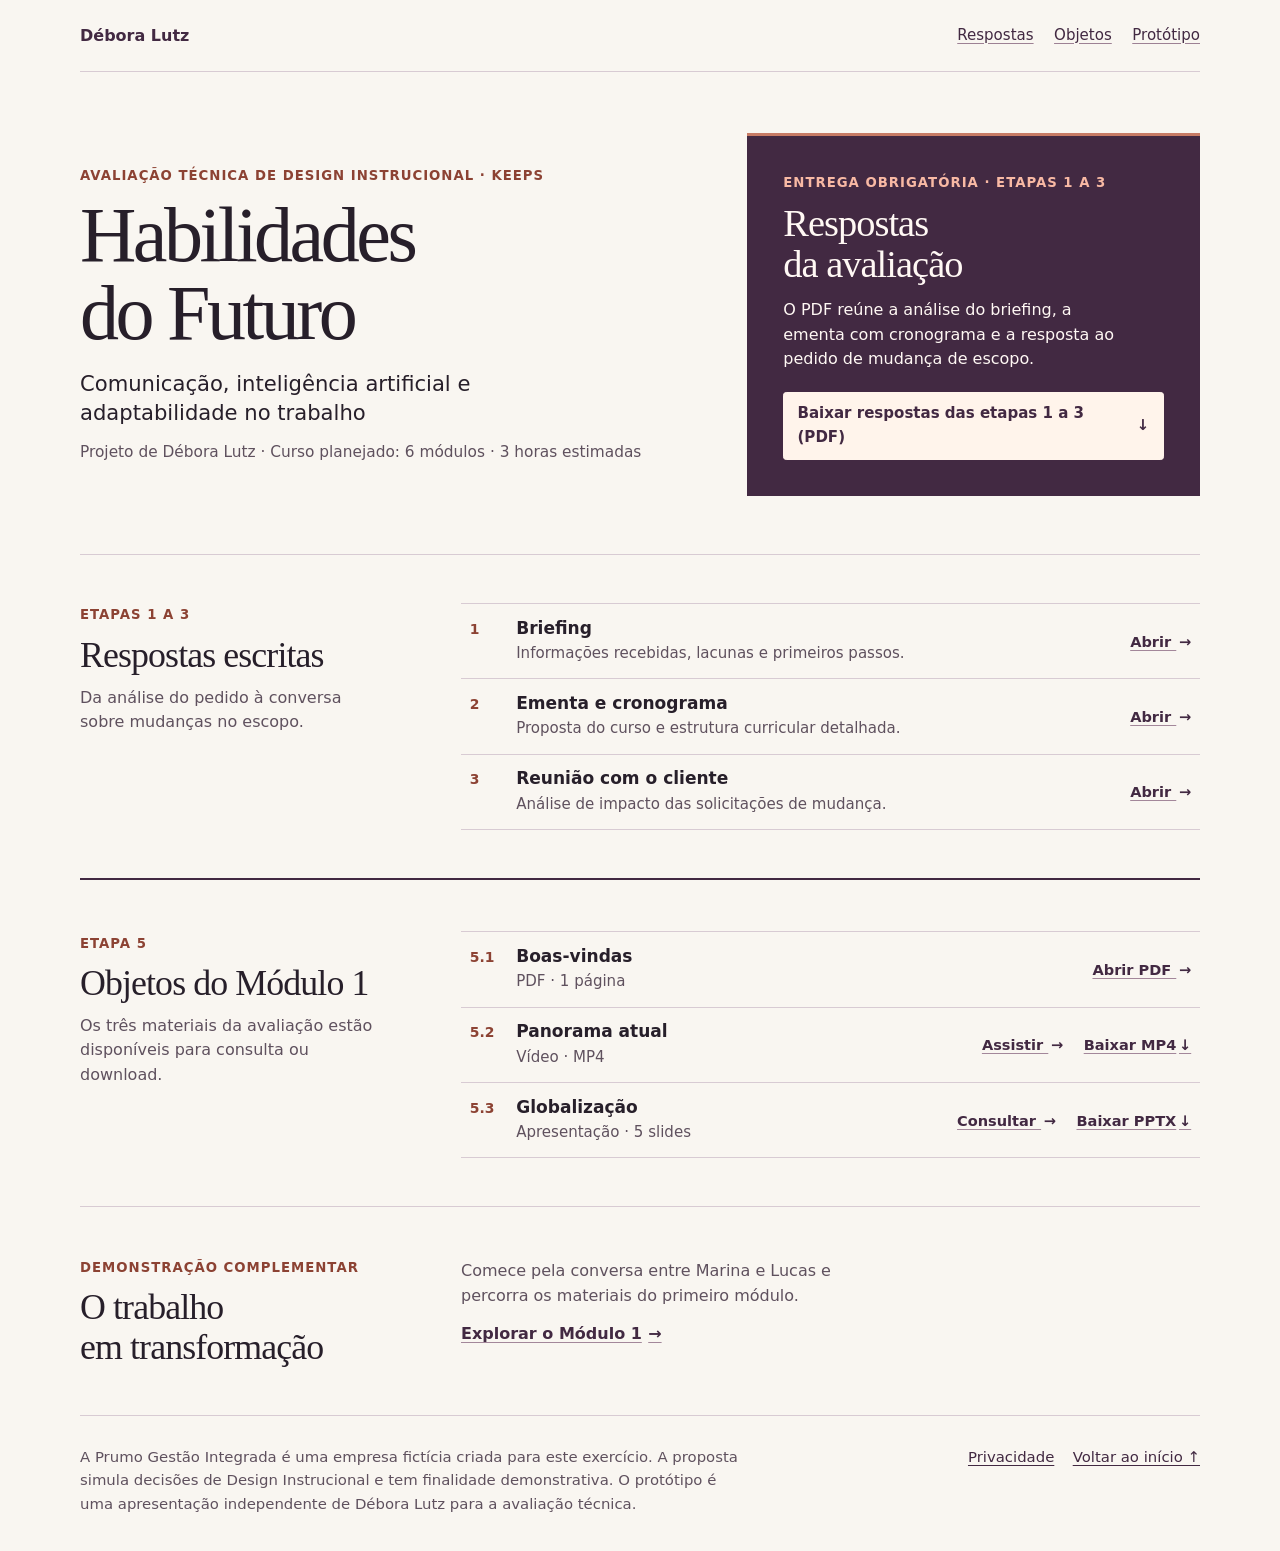
==== commit f06c42b3: "Merge remote-tracking branch 'origin/main' into codex/priorizar-materiais-obrigatorios" ====
--- a/site/index.html
+++ b/site/index.html
@@ -23,7 +23,7 @@
         <p class="eyebrow">Avaliação técnica de Design Instrucional <span class="keep-together">· Keeps</span></p>
         <h1 id="titulo">Habilidades<br>do Futuro</h1>
         <p class="subtitle">Comunicação, inteligência artificial e adaptabilidade no trabalho</p>
-        <p class="byline">Projeto de Débora Lutz <span class="byline-separator" aria-hidden="true">·</span> <span class="byline-curriculum">6 módulos · 3 horas estimadas</span></p>
+        <p class="byline">Projeto de Débora Lutz <span class="byline-separator" aria-hidden="true">·</span> <span class="byline-curriculum">Curso planejado: 6 módulos · 3 horas estimadas</span></p>
       </div>
       <div class="feature">
         <p class="eyebrow">Entrega obrigatória <span class="keep-together">· Etapas 1 a 3</span></p>
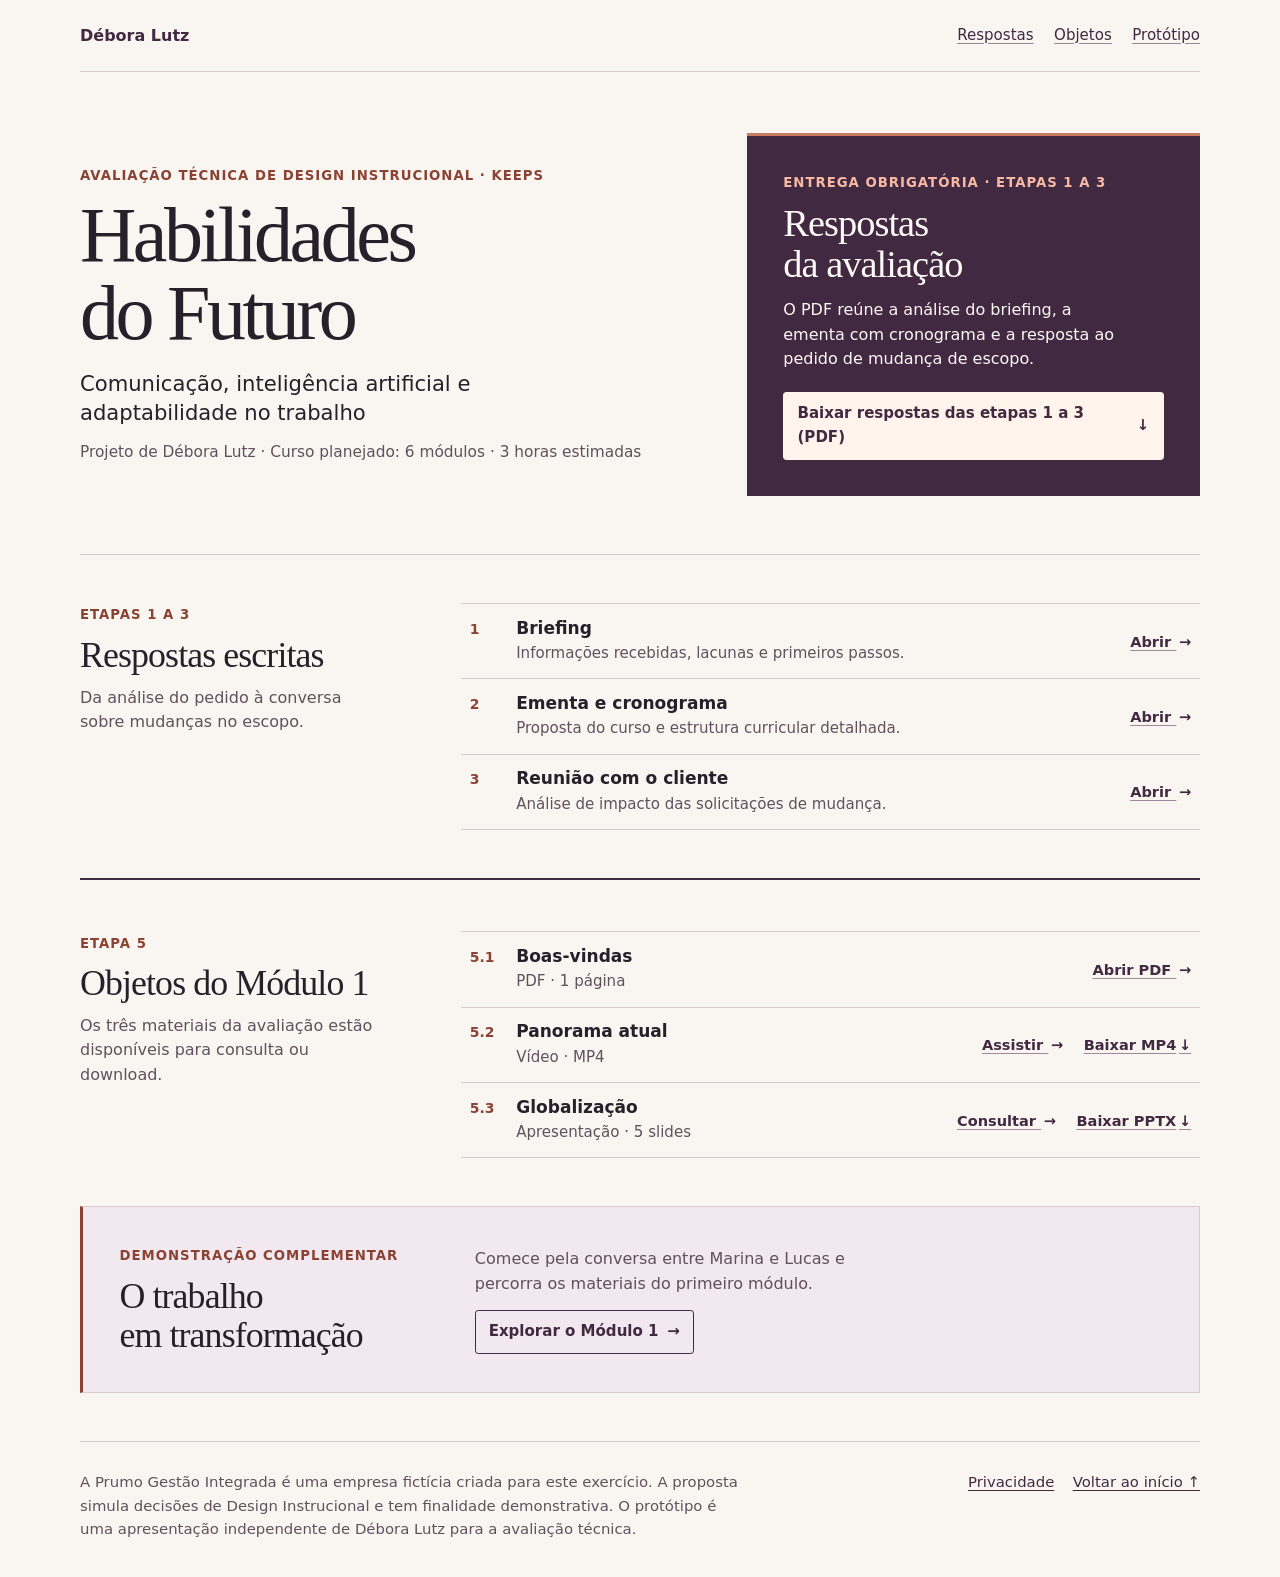
==== commit 277dfb35: "Realça a demonstração complementar e adiciona favicon" ====
--- a/site/index.html
+++ b/site/index.html
@@ -5,6 +5,7 @@
   <meta name="viewport" content="width=device-width, initial-scale=1">
   <meta name="description" content="Apresentação de Débora Lutz para a avaliação técnica de Design Instrucional da Keeps.">
   <title>Habilidades do Futuro | Entrega de Débora Lutz</title>
+  <link rel="icon" href="./favicon.ico" sizes="16x16 32x32 48x48" type="image/x-icon">
   <link rel="stylesheet" href="./assets/entrega.css">
 </head>
 <body class="manifesto">
@@ -97,7 +98,7 @@
       </ul>
     </section>
 
-    <section class="collection inner manifesto-grid" aria-labelledby="titulo-prototipo">
+    <section class="collection collection-prototype inner manifesto-grid" aria-labelledby="titulo-prototipo">
       <div class="collection-intro">
         <p class="eyebrow">Demonstração complementar</p>
         <h2 id="titulo-prototipo">O trabalho em transformação</h2>
--- a/site/assets/entrega.css
+++ b/site/assets/entrega.css
@@ -154,17 +154,29 @@
   padding: .35rem .55rem;
   text-decoration-color: #a3879a;
 }
+.collection-prototype {
+  align-items: center;
+  margin-bottom: clamp(1.85rem, 3.75vw, 3.35rem);
+  padding: clamp(1.35rem, 2.85vw, 2.4rem);
+  border: 1px solid var(--line);
+  border-inline-start: 3px solid var(--accent);
+  background: #f1e9ef;
+}
 .prototype-details { grid-column: span 8; }
-.prototype-details p { max-width: 43ch; margin: .15rem 0 .2rem; color: var(--muted); }
+.prototype-details p { max-width: 43ch; margin: 0 0 .85rem; color: var(--muted); }
 .prototype-link {
   display: inline-flex;
   align-items: center;
-  gap: .4rem;
+  gap: .55rem;
   min-height: 44px;
+  padding: .45rem .8rem;
+  border: 1px solid var(--plum);
+  border-radius: .2rem;
+  font-size: .94rem;
   font-weight: 690;
-  text-decoration-color: #a3879a;
-}
-.prototype-link:hover { text-decoration-color: currentColor; }
+  text-decoration: none;
+}
+.prototype-link:hover { background: var(--plum); color: #fff8f4; }
 .footer {
   display: flex;
   flex-wrap: wrap;
